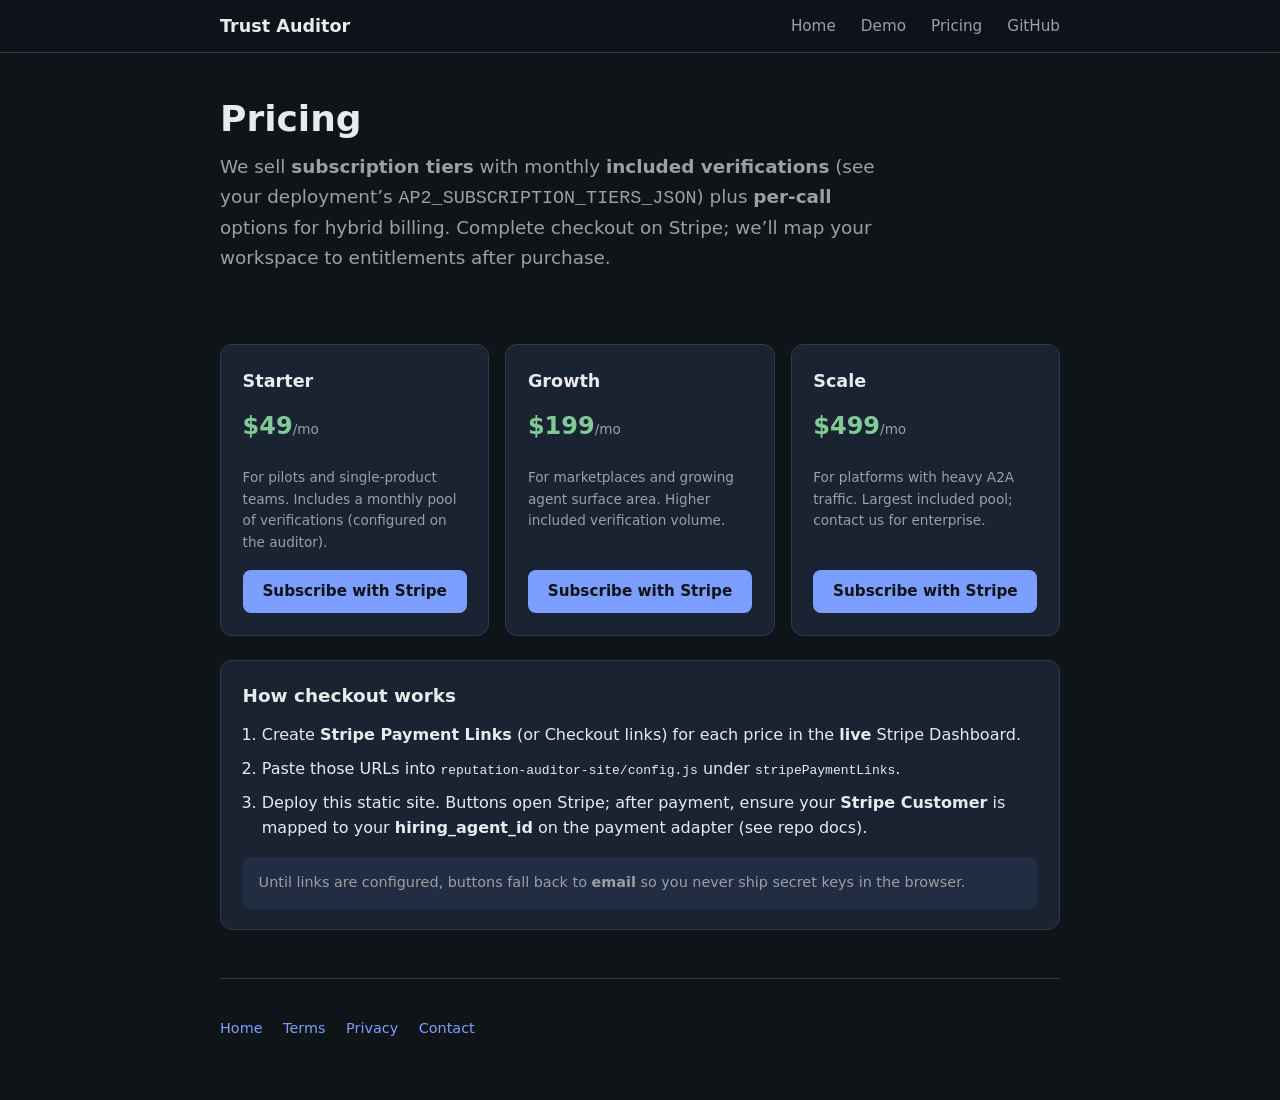
==== reputation-auditor-site/pricing.html @ 8e306bda "Initial publish: Trust Auditor (A2A identity, reputation, Stripe billing) Co-authored-by: Cursor <cu" ====
<!doctype html>
<html lang="en">
<head>
  <meta charset="utf-8" />
  <meta name="viewport" content="width=device-width, initial-scale=1" />
  <meta name="description" content="Trust Auditor pricing — subscription tiers for verification volume (Starter, Growth, Scale)." />
  <title>Pricing — Trust Auditor</title>
  <link rel="stylesheet" href="./styles.css" />
</head>
<body>
  <header class="site-header">
    <div class="header-inner">
      <a class="brand" href="./index.html">Trust Auditor</a>
      <nav>
        <a href="./index.html">Home</a>
        <a href="./index.html#demo">Demo</a>
        <a href="./pricing.html">Pricing</a>
        <a href="#" data-role="github">GitHub</a>
      </nav>
    </div>
  </header>

  <main class="wrap">
    <section class="hero">
      <h1>Pricing</h1>
      <p class="lead">
        We sell <strong>subscription tiers</strong> with monthly <strong>included verifications</strong> (see your deployment’s
        <code>AP2_SUBSCRIPTION_TIERS_JSON</code>) plus <strong>per-call</strong> options for hybrid billing.
        Complete checkout on Stripe; we’ll map your workspace to entitlements after purchase.
      </p>
    </section>

    <div class="pricing-grid">
      <div class="price-card">
        <h3>Starter</h3>
        <p class="amt">$49<span style="font-size:0.85rem;font-weight:400;color:var(--muted)">/mo</span></p>
        <p class="note">For pilots and single-product teams. Includes a monthly pool of verifications (configured on the auditor).</p>
        <a class="btn btn-primary" href="#" data-subscribe="starter">Subscribe</a>
      </div>
      <div class="price-card">
        <h3>Growth</h3>
        <p class="amt">$199<span style="font-size:0.85rem;font-weight:400;color:var(--muted)">/mo</span></p>
        <p class="note">For marketplaces and growing agent surface area. Higher included verification volume.</p>
        <a class="btn btn-primary" href="#" data-subscribe="growth">Subscribe</a>
      </div>
      <div class="price-card">
        <h3>Scale</h3>
        <p class="amt">$499<span style="font-size:0.85rem;font-weight:400;color:var(--muted)">/mo</span></p>
        <p class="note">For platforms with heavy A2A traffic. Largest included pool; contact us for enterprise.</p>
        <a class="btn btn-primary" href="#" data-subscribe="scale">Subscribe</a>
      </div>
    </div>

    <section class="card">
      <h2>How checkout works</h2>
      <ol class="steps">
        <li>Create <strong>Stripe Payment Links</strong> (or Checkout links) for each price in the <strong>live</strong> Stripe Dashboard.</li>
        <li>Paste those URLs into <code>reputation-auditor-site/config.js</code> under <code>stripePaymentLinks</code>.</li>
        <li>Deploy this static site. Buttons open Stripe; after payment, ensure your <strong>Stripe Customer</strong> is mapped to your <strong>hiring_agent_id</strong> on the payment adapter (see repo docs).</li>
      </ol>
      <p class="truth">
        Until links are configured, buttons fall back to <strong>email</strong> so you never ship secret keys in the browser.
      </p>
    </section>

    <footer class="site-footer">
      <p>
        <a href="./index.html">Home</a>
        <a href="./terms.html">Terms</a>
        <a href="./privacy.html">Privacy</a>
        <a href="mailto:hollandomauricio@gmail.com" data-role="contact-email">Contact</a>
      </p>
    </footer>
  </main>

  <script src="./config.js"></script>
  <script src="./site.js"></script>
</body>
</html>
---- reputation-auditor-site/styles.css ----
:root {
  --bg: #0f1419;
  --surface: #1a2332;
  --text: #e8eaed;
  --muted: #9aa0a6;
  --accent: #7c9eff;
  --accent-hover: #a8bfff;
  --border: #2d3a4d;
  --ok: #81c995;
}

* { box-sizing: border-box; }

body {
  font-family: "Segoe UI", system-ui, -apple-system, sans-serif;
  margin: 0;
  background: var(--bg);
  color: var(--text);
  line-height: 1.6;
  min-height: 100vh;
}

a { color: var(--accent); text-decoration: none; }
a:hover { color: var(--accent-hover); text-decoration: underline; }

.wrap {
  max-width: 880px;
  margin: 0 auto;
  padding: 0 1.25rem 3rem;
}

header.site-header {
  border-bottom: 1px solid var(--border);
  background: rgba(15, 20, 25, 0.92);
  position: sticky;
  top: 0;
  z-index: 10;
  backdrop-filter: blur(8px);
}

.header-inner {
  max-width: 880px;
  margin: 0 auto;
  padding: 0.75rem 1.25rem;
  display: flex;
  align-items: center;
  justify-content: space-between;
  flex-wrap: wrap;
  gap: 0.75rem;
}

.brand {
  font-weight: 700;
  font-size: 1.1rem;
  color: var(--text);
}
.brand:hover { text-decoration: none; color: var(--accent); }

nav a {
  margin-left: 1.25rem;
  font-size: 0.95rem;
  color: var(--muted);
}
nav a:hover { color: var(--accent); }

.hero {
  padding: 2.75rem 0 1.5rem;
}

.hero h1 {
  font-size: clamp(1.75rem, 4vw, 2.25rem);
  font-weight: 700;
  line-height: 1.2;
  margin: 0 0 0.75rem;
}

.lead {
  font-size: 1.15rem;
  color: var(--muted);
  max-width: 42rem;
  margin: 0 0 1.5rem;
}

.icp {
  font-size: 0.95rem;
  color: var(--muted);
  border-left: 3px solid var(--accent);
  padding-left: 1rem;
  margin: 1.5rem 0;
}

.cta-row {
  display: flex;
  flex-wrap: wrap;
  gap: 0.75rem;
  margin-top: 1.25rem;
}

.btn {
  display: inline-block;
  padding: 0.6rem 1.1rem;
  border-radius: 8px;
  font-weight: 600;
  font-size: 0.95rem;
}
.btn-primary {
  background: var(--accent);
  color: var(--bg) !important;
}
.btn-primary:hover { background: var(--accent-hover); text-decoration: none; }
.btn-secondary {
  border: 1px solid var(--border);
  color: var(--text) !important;
}
.btn-secondary:hover { border-color: var(--accent); text-decoration: none; }

.card {
  background: var(--surface);
  border: 1px solid var(--border);
  border-radius: 12px;
  padding: 1.25rem 1.35rem;
  margin: 1.25rem 0;
}

.card h2 {
  margin: 0 0 0.75rem;
  font-size: 1.15rem;
}

.steps { margin: 0; padding-left: 1.2rem; }
.steps li { margin: 0.5rem 0; }

.truth {
  font-size: 0.9rem;
  color: var(--muted);
  background: rgba(124, 158, 255, 0.08);
  border-radius: 8px;
  padding: 0.9rem 1rem;
  margin: 1rem 0 0;
}

.sample-json {
  font-family: ui-monospace, monospace;
  font-size: 0.78rem;
  background: #0d1117;
  border: 1px solid var(--border);
  border-radius: 8px;
  padding: 1rem;
  overflow-x: auto;
  white-space: pre-wrap;
  word-break: break-all;
}

.pricing-grid {
  display: grid;
  grid-template-columns: repeat(auto-fit, minmax(240px, 1fr));
  gap: 1rem;
  margin: 1.5rem 0;
}

.price-card {
  background: var(--surface);
  border: 1px solid var(--border);
  border-radius: 12px;
  padding: 1.35rem;
  display: flex;
  flex-direction: column;
}
.price-card h3 { margin: 0 0 0.25rem; font-size: 1.1rem; }
.price-card .amt { font-size: 1.5rem; font-weight: 700; color: var(--ok); margin: 0.5rem 0; }
.price-card .note { font-size: 0.85rem; color: var(--muted); flex: 1; margin-bottom: 1rem; }
.price-card a.btn { text-align: center; margin-top: auto; }

footer.site-footer {
  margin-top: 3rem;
  padding-top: 1.5rem;
  border-top: 1px solid var(--border);
  font-size: 0.9rem;
  color: var(--muted);
}

footer.site-footer a { margin-right: 1rem; }
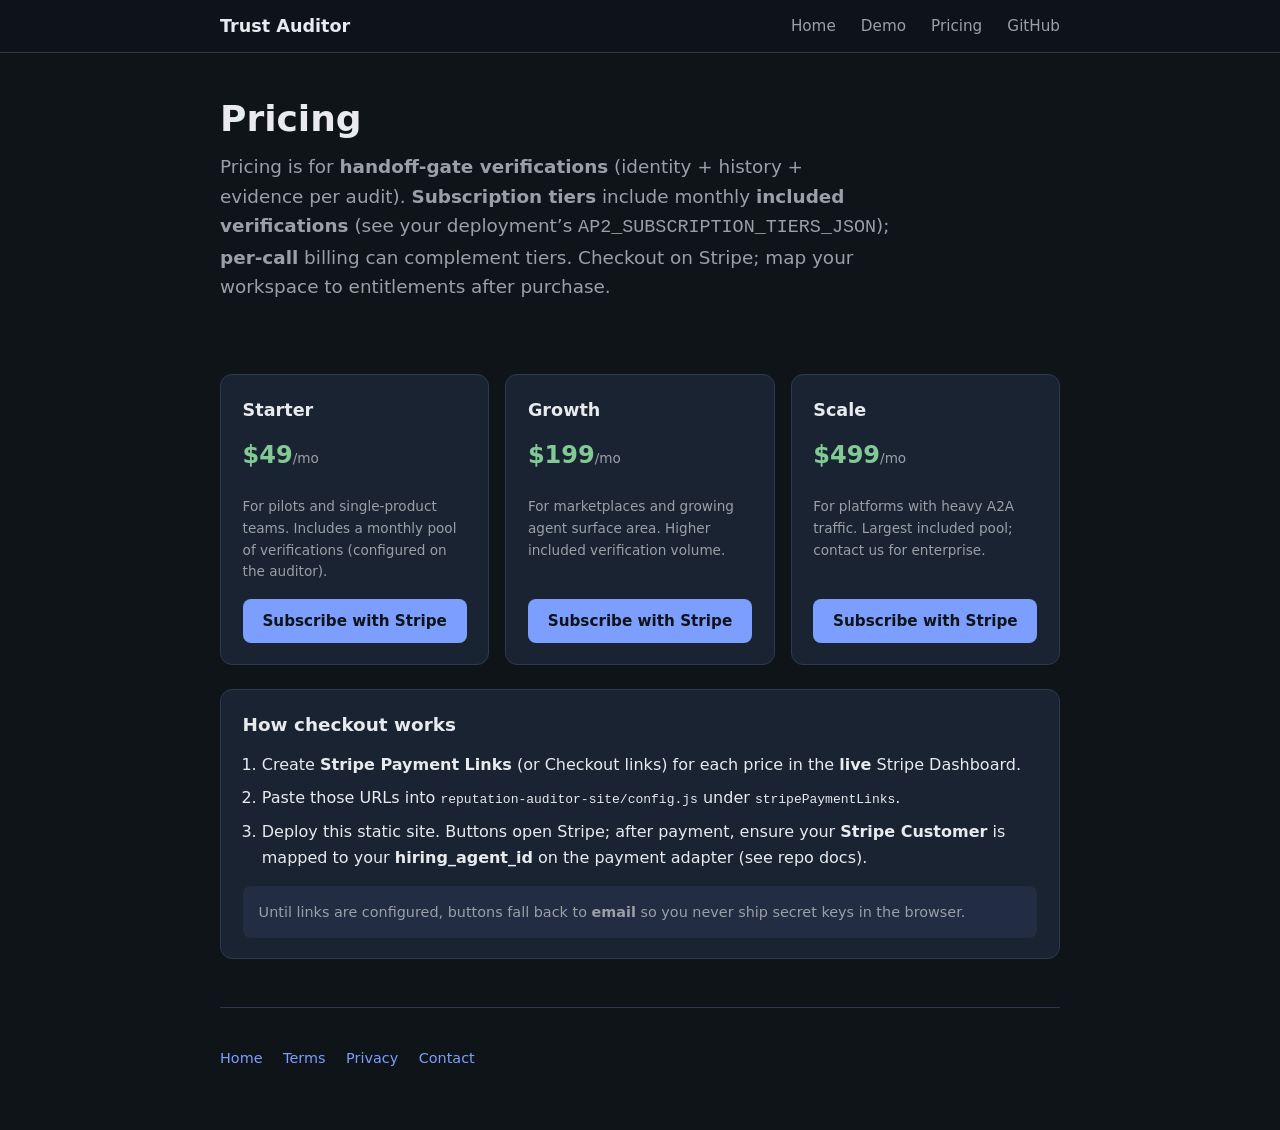
==== commit 419eb117: "docs: position Trust Auditor as agent handoff gate Align README, pyproject, GTM doc, agent card, mar" ====
--- a/reputation-auditor-site/pricing.html
+++ b/reputation-auditor-site/pricing.html
@@ -3,8 +3,8 @@
 <head>
   <meta charset="utf-8" />
   <meta name="viewport" content="width=device-width, initial-scale=1" />
-  <meta name="description" content="Trust Auditor pricing — subscription tiers for verification volume (Starter, Growth, Scale)." />
-  <title>Pricing — Trust Auditor</title>
+  <meta name="description" content="Trust Auditor — pricing for the agent handoff gate. Starter, Growth, Scale verification tiers." />
+  <title>Pricing — Trust Auditor (handoff gate)</title>
   <link rel="stylesheet" href="./styles.css" />
 </head>
 <body>
@@ -24,9 +24,10 @@
     <section class="hero">
       <h1>Pricing</h1>
       <p class="lead">
-        We sell <strong>subscription tiers</strong> with monthly <strong>included verifications</strong> (see your deployment’s
-        <code>AP2_SUBSCRIPTION_TIERS_JSON</code>) plus <strong>per-call</strong> options for hybrid billing.
-        Complete checkout on Stripe; we’ll map your workspace to entitlements after purchase.
+        Pricing is for <strong>handoff-gate verifications</strong> (identity + history + evidence per audit).
+        <strong>Subscription tiers</strong> include monthly <strong>included verifications</strong> (see your deployment’s
+        <code>AP2_SUBSCRIPTION_TIERS_JSON</code>); <strong>per-call</strong> billing can complement tiers.
+        Checkout on Stripe; map your workspace to entitlements after purchase.
       </p>
     </section>
 
@@ -68,7 +69,7 @@
         <a href="./index.html">Home</a>
         <a href="./terms.html">Terms</a>
         <a href="./privacy.html">Privacy</a>
-        <a href="mailto:hollandomauricio@gmail.com" data-role="contact-email">Contact</a>
+        <a href="#" data-role="contact-email" data-show-address="false">Contact</a>
       </p>
     </footer>
   </main>
